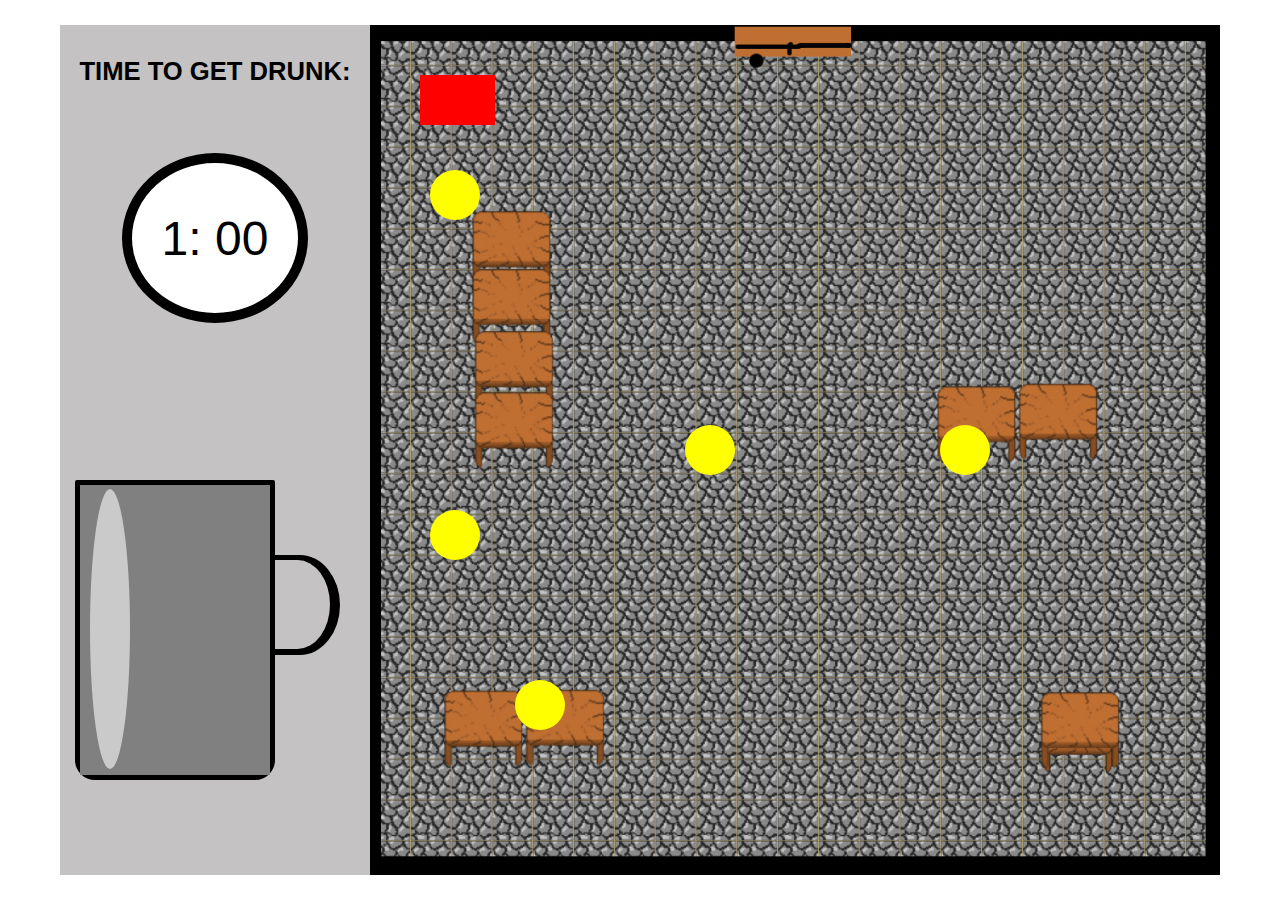
==== game/index.html @ 24937b8b "Beer indicator + make it harder" ====
<!DOCTYPE html>
<html lang="en">

<head>
    <meta charset="UTF-8">
    <meta name="viewport" content="width=device-width, initial-scale=1.0">
    <meta http-equiv="X-UA-Compatible" content="ie=edge">
    <link href="https://fonts.googleapis.com/css?family=Domine:400,700|Montserrat:400,600,500,700&amp;subset=latin-ext"
        rel="stylesheet">
    <link rel="stylesheet" href="style.css">
    <title>Brewio game</title>
</head>

<body>
    <div class="container">
        <div class="left-side">
            <p class="info">time to get drunk:</p>
            <div class="timeContainer"><span class="secs"></span></div>
            <div class="beerCont">
                <div class="beer-ear">
                </div>
                <progress max="100" value="0"></progress>
            </div>
        </div>
        <div class="board">

        </div>

        <script src="game2.js"></script>
</body>

</html>
---- game/style.css ----
* {
    box-sizing: border-box;
    margin: 0;
    padding: 0;
}

body {
    font-family: 'domine';
}


/* beer */

.beerCont{
    width: 200px;
    height: 300px;
    position: absolute;
    top: 450px;
    left: 20px;
}

.beerCont::after{
    display: block;
    border-radius: 50%;
    content: '';
    background-color: rgba(255, 255, 255, 0.582);
    width: 40px;
    height: 280px;
    position: absolute;
    top: 14px;
    left: 10px;
    z-index: 1;

}

.beer-ear{
    width: 80px;
    height: 100px;
    background-color:  black;
    border: 5px solid black;
    position: absolute;
    top: 80px;
    left: 180px;
    border-top-right-radius: 50%;
    border-bottom-right-radius: 50%;
    z-index: 1;

}
.beer-ear::before{
    display: block;
    border-top-right-radius: 50%;
    border-bottom-right-radius: 50%;
    content: '';
    background-color: rgb(196, 194, 194);
    width: 65px;
    height: 89px;
    top: 0;
    z-index: 1;
}

progress {
    background-color: #f3f3f3;
    border: 0;
    bottom: 45px;
    left: -55px;
    position: absolute;
    width: 300px;
    height: 200px;
    border-radius: 2px;
    transform: rotate(-90deg);
    z-index: 1;
    border: 5px solid black;
    border-bottom-left-radius: 20px;
    border-top-left-radius: 20px;
}

progress::-webkit-progress-value {
    border-bottom-left-radius: 20px;
    border-top-left-radius: 20px;
    background-image: linear-gradient(to right, rgb(239,208,7) 15%,rgb(239,210,21) 65%,rgb(254,252,234) 86%,rgb(254,252,234) 86%);
}

progress::-moz-progress-bar {
    border-bottom-left-radius: 20px;
    border-top-left-radius: 20px;
    background-image: linear-gradient(to right, rgb(239,208,7) 15%,rgb(239,210,21) 65%,rgb(254,252,234) 86%,rgb(254,252,234) 86%);
}

/* */

.container {
    display: flex;
    flex-direction: row;
    justify-content: center;
    align-items: center;
    width: 100%;
    height: 100vh;
}

.board{
    background-image: url(plansza.jpg);
    background-position: center;
    background-size: cover;
    height: 850px;
    background-color: black;
    width: 850px;
    position: relative;
}

.left-side{
    font-family: 'Monserrat', sans-serif;
    position: relative;
    width: 310px;
    height: 850px;
    background-color: rgb(196, 194, 194);
}

.player {
    position: absolute;
    width: 75px;
    height: 50px;
    border-radius: 0%;
    background-color: red;
    rotate: 0 deg;
}

/* CSS LICZNIKA CZASU */

.timeContainer {
    position: absolute;
    top: 15%;
    left: 20%;
    right: 20%;
    width: 60%;
    height: 20%;
    background-color: white;
    border: 10px solid black;
    border-radius: 50%;
}

.info {
    margin-top: 2rem;
    text-transform: uppercase;
    font-size: 1.6rem;
    text-align: center;
    font-weight: 700;
}

.secs {
    position: absolute;
    top: 50%;
    left: 50%;
    width: 100%;
    transform: translate(-50%, -50%);
    text-align: center;
    font-size: 3rem;
}

/* feature 23 */

.beer {
    position: absolute;
    width: 50px;
    height: 50px;
    background: yellow;
    border-radius: 50%;
}
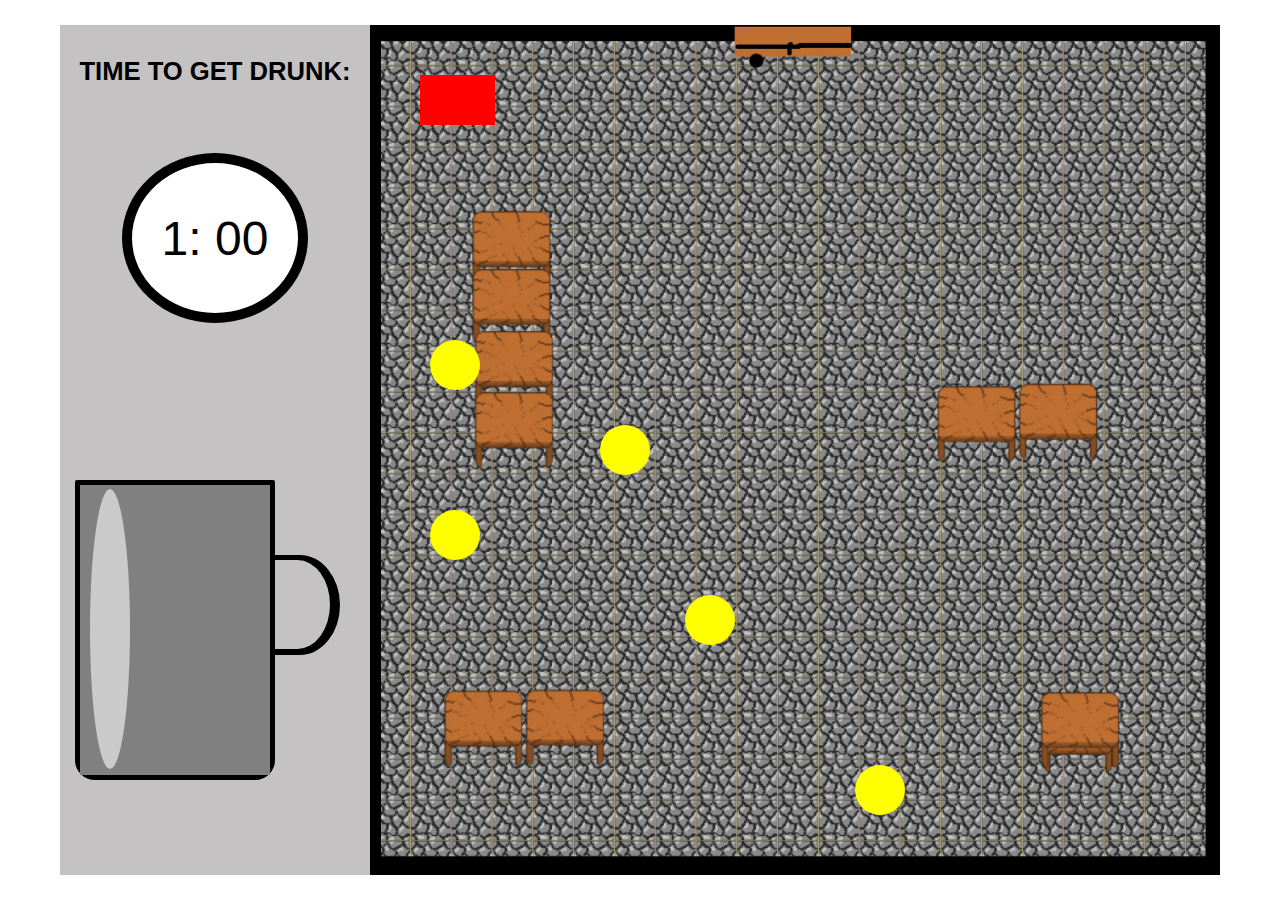
==== commit a37916d7: "few new features" ====
--- a/game/index.html
+++ b/game/index.html
@@ -5,8 +5,7 @@
     <meta charset="UTF-8">
     <meta name="viewport" content="width=device-width, initial-scale=1.0">
     <meta http-equiv="X-UA-Compatible" content="ie=edge">
-    <link href="https://fonts.googleapis.com/css?family=Domine:400,700|Montserrat:400,600,500,700&amp;subset=latin-ext"
-        rel="stylesheet">
+    <link href="https://fonts.googleapis.com/css?family=Domine:400,700|Montserrat:400,600,500,700&amp;subset=latin-ext" rel="stylesheet">
     <link rel="stylesheet" href="style.css">
     <title>Brewio game</title>
 </head>
@@ -23,10 +22,25 @@
             </div>
         </div>
         <div class="board">
-
+            <!-- POP-UP GAME OVER / EPIC WIN BELOW -->
+            <div class="popup">
+                <div class="winMsg">
+                    <span class="gz brewio">congratulations!!</span>
+                    <p class="victory">You have WON</p>
+                    <p class="thx">Thank you for playing <span class="brewio">Brewio</span> mini-game. Next info from Us will be e-mail with notification of our app release!</p>
+                    <a class="playAgain" href="#">Play again</a>
+                </div>
+                <div class="failMsg">
+                    <span class="gz brewio">Ewww, we're sorry...</span>
+                    <p class="fail">You have FAILED</p>
+                    <p class="thx">Unfortunately you did not manage to catch enough <span class="brewio">BEERS </span>on time or get to the <span class="brewio">TAXI</span></p>
+                    <a class="tryAgain" href="#">Try again</a>
+                </div>
+            </div>
         </div>
 
-        <script src="game2.js"></script>
+    </div>
+    <script src="game2.js"></script>
 </body>
 
 </html>--- a/game/style.css
+++ b/game/style.css
@@ -11,7 +11,7 @@
 
 /* beer */
 
-.beerCont{
+.beerCont {
     width: 200px;
     height: 300px;
     position: absolute;
@@ -19,7 +19,7 @@
     left: 20px;
 }
 
-.beerCont::after{
+.beerCont::after {
     display: block;
     border-radius: 50%;
     content: '';
@@ -30,13 +30,12 @@
     top: 14px;
     left: 10px;
     z-index: 1;
-
-}
-
-.beer-ear{
+}
+
+.beer-ear {
     width: 80px;
     height: 100px;
-    background-color:  black;
+    background-color: black;
     border: 5px solid black;
     position: absolute;
     top: 80px;
@@ -44,9 +43,9 @@
     border-top-right-radius: 50%;
     border-bottom-right-radius: 50%;
     z-index: 1;
-
-}
-.beer-ear::before{
+}
+
+.beer-ear::before {
     display: block;
     border-top-right-radius: 50%;
     border-bottom-right-radius: 50%;
@@ -77,14 +76,15 @@
 progress::-webkit-progress-value {
     border-bottom-left-radius: 20px;
     border-top-left-radius: 20px;
-    background-image: linear-gradient(to right, rgb(239,208,7) 15%,rgb(239,210,21) 65%,rgb(254,252,234) 86%,rgb(254,252,234) 86%);
+    background-image: linear-gradient(to right, rgb(239, 208, 7) 15%, rgb(239, 210, 21) 65%, rgb(254, 252, 234) 86%, rgb(254, 252, 234) 86%);
 }
 
 progress::-moz-progress-bar {
     border-bottom-left-radius: 20px;
     border-top-left-radius: 20px;
-    background-image: linear-gradient(to right, rgb(239,208,7) 15%,rgb(239,210,21) 65%,rgb(254,252,234) 86%,rgb(254,252,234) 86%);
-}
+    background-image: linear-gradient(to right, rgb(239, 208, 7) 15%, rgb(239, 210, 21) 65%, rgb(254, 252, 234) 86%, rgb(254, 252, 234) 86%);
+}
+
 
 /* */
 
@@ -95,9 +95,10 @@
     align-items: center;
     width: 100%;
     height: 100vh;
-}
-
-.board{
+    position: relative;
+}
+
+.board {
     background-image: url(plansza.jpg);
     background-position: center;
     background-size: cover;
@@ -107,7 +108,7 @@
     position: relative;
 }
 
-.left-side{
+.left-side {
     font-family: 'Monserrat', sans-serif;
     position: relative;
     width: 310px;
@@ -123,6 +124,7 @@
     background-color: red;
     rotate: 0 deg;
 }
+
 
 /* CSS LICZNIKA CZASU */
 
@@ -156,6 +158,108 @@
     font-size: 3rem;
 }
 
+
+/* css pop-up'ów game over i epic win */
+
+.popup {
+    display: none;
+    justify-content: center;
+    position: absolute;
+    top: 50%;
+    left: 50%;
+    transform: translate(-50%, -50%);
+    width: 80%;
+    height: 60%;
+    font-family: 'montserrat';
+    font-weight: bold;
+    text-align: center;
+    border: solid 5px #cdaf82;
+    background-color: white;
+    z-index: 1;
+}
+
+.winMsg {
+    display: none;
+}
+
+.failMsg {
+    display: none;
+}
+
+.gz {
+    display: block;
+    margin-top: 50px;
+    font-size: 2.5rem;
+    text-shadow: 1px 2px 5px black;
+    text-transform: uppercase;
+}
+
+.victory {
+    font-size: 3rem;
+    color: rgb(27, 187, 27);
+    margin-top: 10px;
+    font-weight: bold;
+    text-shadow: 1px 2px 5px black;
+}
+
+.brewio {
+    color: #cdaf82;
+}
+
+.thx {
+    margin: 30px 30px 0 30px;
+    font-size: 1.5rem;
+}
+
+.playAgain {
+    display: block;
+    font-size: 1.3rem;
+    border: 2px solid black;
+    margin: 30px auto;
+    border-radius: 10px;
+    width: 200px;
+    padding-top: 15px;
+    padding-bottom: 15px;
+    text-decoration: none;
+    text-align: center;
+    transition: background-color 0.5s;
+    color: black;
+}
+
+.playAgain:hover {
+    background-color: #cdaf82;
+    color: black;
+}
+
+.fail {
+    font-size: 3rem;
+    color: rgb(216, 29, 29);
+    margin-top: 10px;
+    font-weight: bold;
+    text-shadow: 1px 2px 5px black;
+}
+
+.tryAgain {
+    display: block;
+    font-size: 1.3rem;
+    border: 2px solid black;
+    margin: 30px auto;
+    border-radius: 10px;
+    width: 200px;
+    padding-top: 15px;
+    padding-bottom: 15px;
+    text-decoration: none;
+    text-align: center;
+    transition: background-color 0.5s;
+    color: black;
+}
+
+.tryAgain:hover {
+    background-color: #cdaf82;
+    color: black;
+}
+
+
 /* feature 23 */
 
 .beer {
@@ -164,4 +268,19 @@
     height: 50px;
     background: yellow;
     border-radius: 50%;
+}
+
+.drinking-msg {
+    text-align: center;
+    position: fixed;
+    top: 50%;
+    left: 60%;
+    transform: translate(-50%, -60%);
+    font-size: 25px;
+}
+
+.drinking-msg>h1 {
+    font-size: 55px;
+    font-family: 'Monserrat', sans-serif;
+    color: white;
 }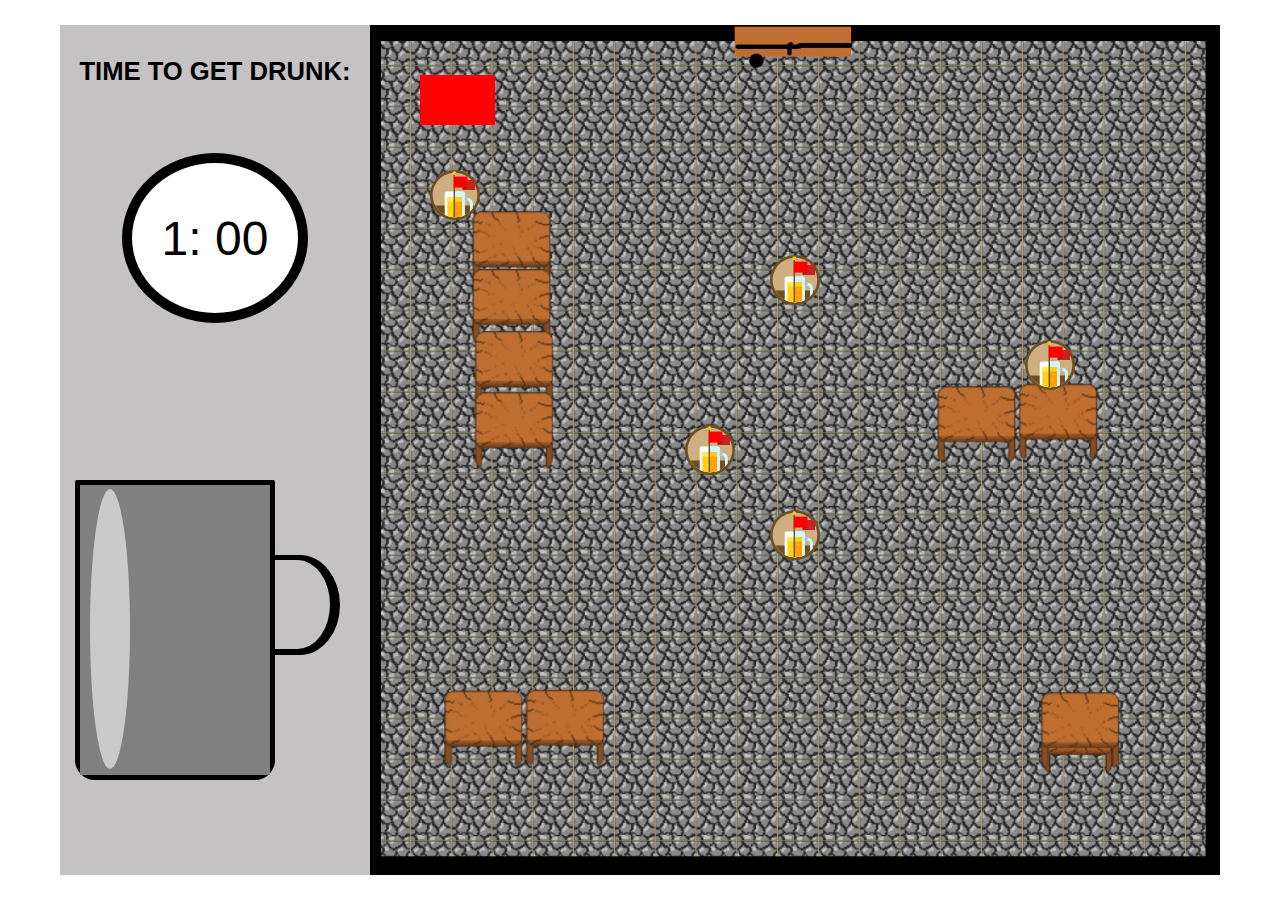
==== commit d975aed4: "merge" ====
--- a/game/index.html
+++ b/game/index.html
@@ -5,7 +5,8 @@
     <meta charset="UTF-8">
     <meta name="viewport" content="width=device-width, initial-scale=1.0">
     <meta http-equiv="X-UA-Compatible" content="ie=edge">
-    <link href="https://fonts.googleapis.com/css?family=Domine:400,700|Montserrat:400,600,500,700&amp;subset=latin-ext" rel="stylesheet">
+    <link href="https://fonts.googleapis.com/css?family=Domine:400,700|Montserrat:400,600,500,700&amp;subset=latin-ext"
+        rel="stylesheet">
     <link rel="stylesheet" href="style.css">
     <title>Brewio game</title>
 </head>
@@ -27,13 +28,17 @@
                 <div class="winMsg">
                     <span class="gz brewio">congratulations!!</span>
                     <p class="victory">You have WON</p>
-                    <p class="thx">Thank you for playing <span class="brewio">Brewio</span> mini-game. Next info from Us will be e-mail with notification of our app release!</p>
+                    <p class="thx">Thank you for playing <span class="brewio">Brewio</span> mini-game. Next info from
+                        Us will be e-mail with
+                        notification of
+                        our app release!</p>
                     <a class="playAgain" href="#">Play again</a>
                 </div>
                 <div class="failMsg">
                     <span class="gz brewio">Ewww, we're sorry...</span>
                     <p class="fail">You have FAILED</p>
-                    <p class="thx">Unfortunately you did not manage to catch enough <span class="brewio">BEERS </span>on time or get to the <span class="brewio">TAXI</span></p>
+                    <p class="thx">Unfortunately you did not manage to catch enough <span class="brewio">BEERS </span>on
+                        time or get to the <span class="brewio">TAXI</span></p>
                     <a class="tryAgain" href="#">Try again</a>
                 </div>
             </div>
--- a/game/style.css
+++ b/game/style.css
@@ -7,7 +7,6 @@
 body {
     font-family: 'domine';
 }
-
 
 /* beer */
 
@@ -85,7 +84,6 @@
     background-image: linear-gradient(to right, rgb(239, 208, 7) 15%, rgb(239, 210, 21) 65%, rgb(254, 252, 234) 86%, rgb(254, 252, 234) 86%);
 }
 
-
 /* */
 
 .container {
@@ -95,7 +93,6 @@
     align-items: center;
     width: 100%;
     height: 100vh;
-    position: relative;
 }
 
 .board {
@@ -108,7 +105,7 @@
     position: relative;
 }
 
-.left-side {
+.left-side{
     font-family: 'Monserrat', sans-serif;
     position: relative;
     width: 310px;
@@ -124,7 +121,6 @@
     background-color: red;
     rotate: 0 deg;
 }
-
 
 /* CSS LICZNIKA CZASU */
 
@@ -158,7 +154,6 @@
     font-size: 3rem;
 }
 
-
 /* css pop-up'ów game over i epic win */
 
 .popup {
@@ -259,28 +254,14 @@
     color: black;
 }
 
-
 /* feature 23 */
 
 .beer {
     position: absolute;
     width: 50px;
     height: 50px;
-    background: yellow;
+    background-color: yellow;
+    background: #6c5021 url("../img/brewio.svg") no-repeat center/contain;
     border-radius: 50%;
-}
-
-.drinking-msg {
-    text-align: center;
-    position: fixed;
-    top: 50%;
-    left: 60%;
-    transform: translate(-50%, -60%);
-    font-size: 25px;
-}
-
-.drinking-msg>h1 {
-    font-size: 55px;
-    font-family: 'Monserrat', sans-serif;
-    color: white;
+    /* cdaf82 */
 }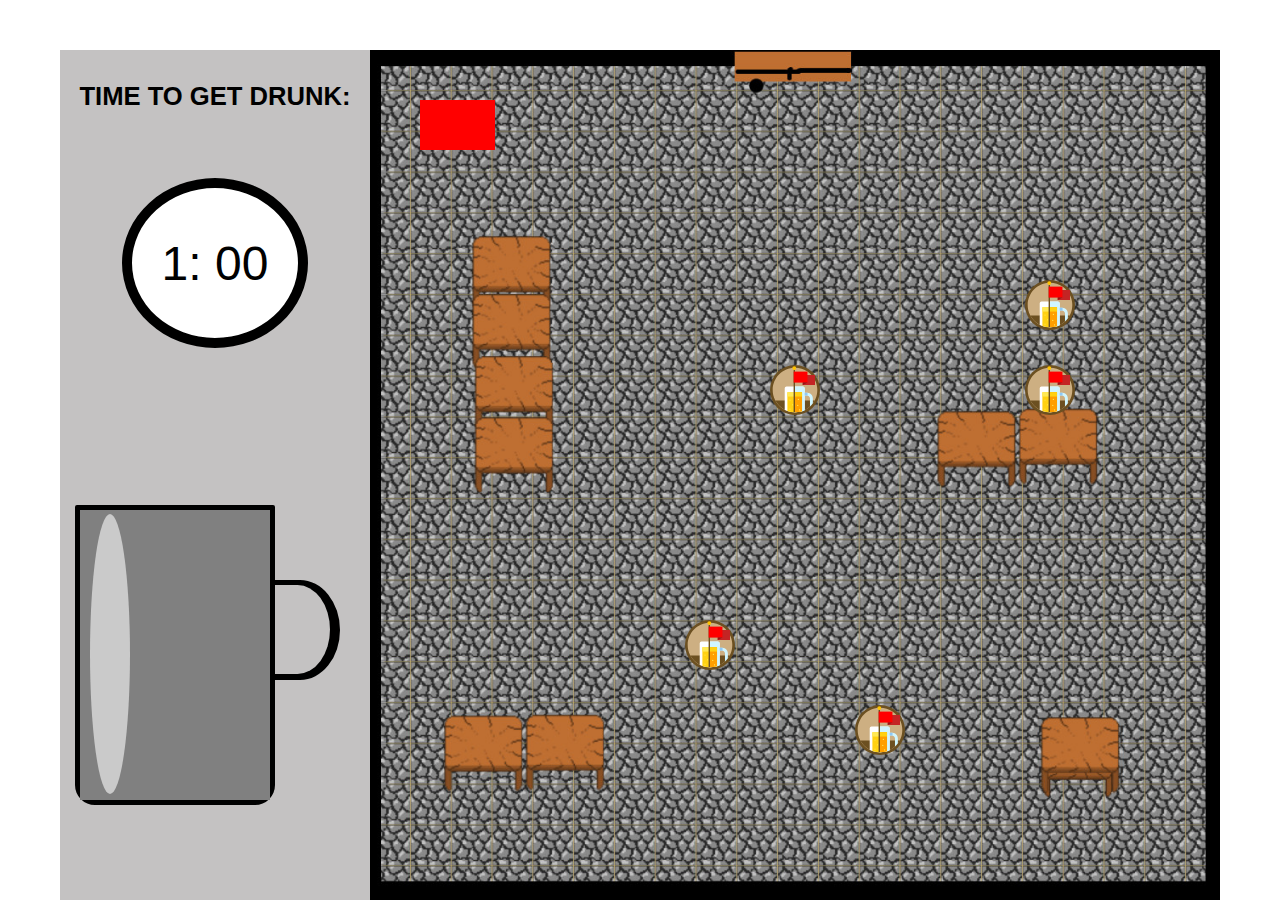
==== commit e42761a5: "wip shake" ====
--- a/game/index.html
+++ b/game/index.html
@@ -5,13 +5,15 @@
     <meta charset="UTF-8">
     <meta name="viewport" content="width=device-width, initial-scale=1.0">
     <meta http-equiv="X-UA-Compatible" content="ie=edge">
-    <link href="https://fonts.googleapis.com/css?family=Domine:400,700|Montserrat:400,600,500,700&amp;subset=latin-ext"
-        rel="stylesheet">
+    <link href="https://fonts.googleapis.com/css?family=Domine:400,700|Montserrat:400,600,500,700&amp;subset=latin-ext" rel="stylesheet">
     <link rel="stylesheet" href="style.css">
     <title>Brewio game</title>
 </head>
 
 <body>
+    <div class="taxi-board">
+
+    </div>
     <div class="container">
         <div class="left-side">
             <p class="info">time to get drunk:</p>
@@ -28,17 +30,13 @@
                 <div class="winMsg">
                     <span class="gz brewio">congratulations!!</span>
                     <p class="victory">You have WON</p>
-                    <p class="thx">Thank you for playing <span class="brewio">Brewio</span> mini-game. Next info from
-                        Us will be e-mail with
-                        notification of
-                        our app release!</p>
+                    <p class="thx">Thank you for playing <span class="brewio">Brewio</span> mini-game. Next info from Us will be e-mail with notification of our app release!</p>
                     <a class="playAgain" href="#">Play again</a>
                 </div>
                 <div class="failMsg">
                     <span class="gz brewio">Ewww, we're sorry...</span>
                     <p class="fail">You have FAILED</p>
-                    <p class="thx">Unfortunately you did not manage to catch enough <span class="brewio">BEERS </span>on
-                        time or get to the <span class="brewio">TAXI</span></p>
+                    <p class="thx">Unfortunately you did not manage to catch enough <span class="brewio">BEERS </span>on time or get to the <span class="brewio">TAXI</span></p>
                     <a class="tryAgain" href="#">Try again</a>
                 </div>
             </div>
--- a/game/style.css
+++ b/game/style.css
@@ -86,13 +86,28 @@
 
 /* */
 
+.taxi-board {
+    position: relative;
+    height: 50px;
+}
+
+.taxi {
+    position: absolute;
+    top: 0;
+    left: 0;
+    width: 200px;
+    height: 50px;
+    background-color: red;
+}
+
 .container {
     display: flex;
     flex-direction: row;
     justify-content: center;
     align-items: center;
     width: 100%;
-    height: 100vh;
+    /* height: 100vh; */
+    position: relative;
 }
 
 .board {
@@ -103,9 +118,10 @@
     background-color: black;
     width: 850px;
     position: relative;
-}
-
-.left-side{
+    animation: shake 2s infinite linear;
+}
+
+.left-side {
     font-family: 'Monserrat', sans-serif;
     position: relative;
     width: 310px;
@@ -264,4 +280,36 @@
     background: #6c5021 url("../img/brewio.svg") no-repeat center/contain;
     border-radius: 50%;
     /* cdaf82 */
+}
+
+/*  board shake */
+
+@keyframes shake {
+    10%, 90% {
+        transform: translate(-4px, -2px), ;
+    }
+    20%, 80% {
+        transform: translate(1px, -2px);
+    }
+    30%, 50%, 70% {
+        transform: translate(3px, -2px);
+    }
+    40%, 60% {
+        transform: translate(-2px, 4px);
+    }
+}
+
+.drinking-msg {
+    text-align: center;
+    position: fixed;
+    top: 50%;
+    left: 60%;
+    transform: translate(-50%, -60%);
+    font-size: 25px;
+}
+
+.drinking-msg>h1 {
+    font-size: 55px;
+    font-family: 'Monserrat', sans-serif;
+    color: white;
 }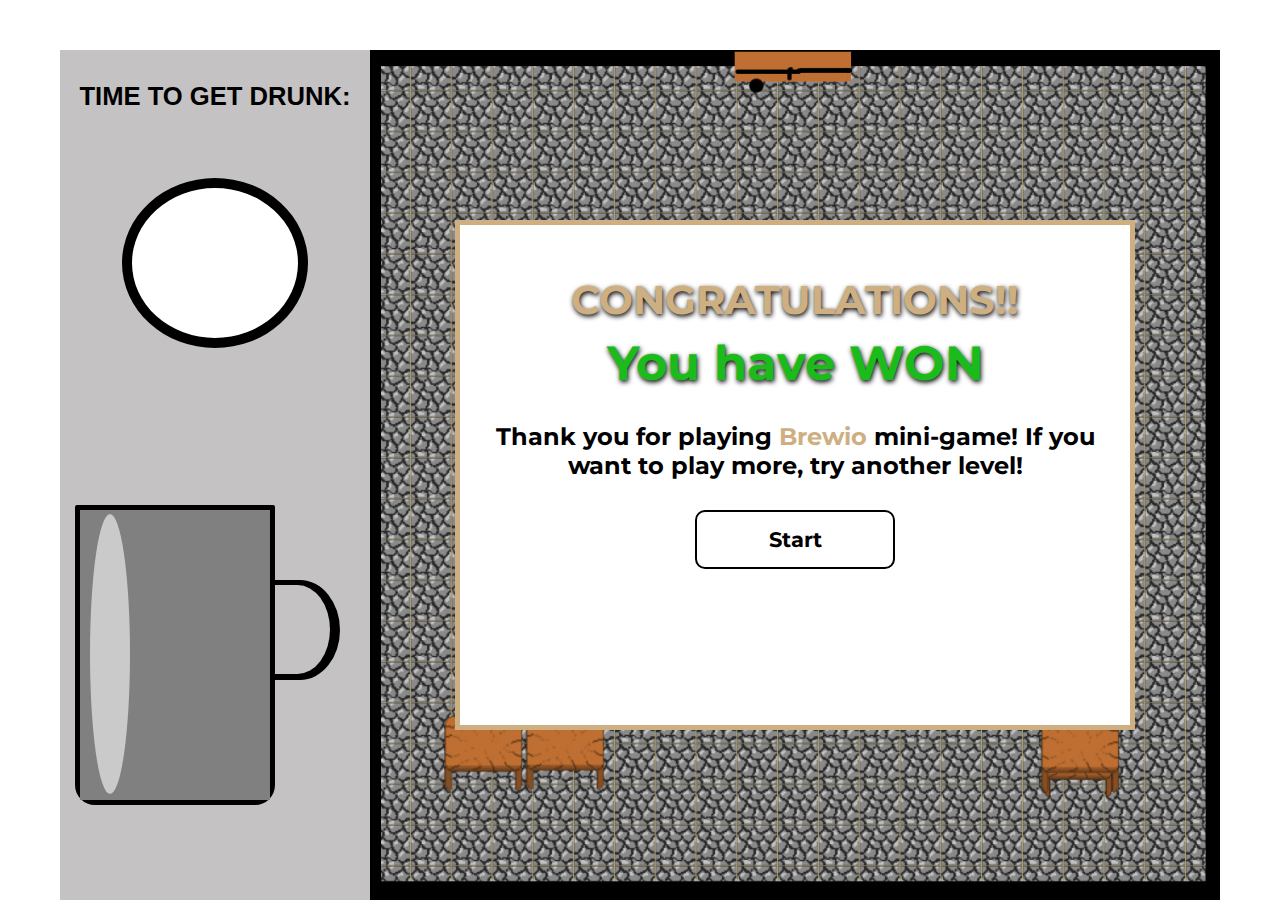
==== commit 8f4010bd: "popups" ====
--- a/game/index.html
+++ b/game/index.html
@@ -5,7 +5,8 @@
     <meta charset="UTF-8">
     <meta name="viewport" content="width=device-width, initial-scale=1.0">
     <meta http-equiv="X-UA-Compatible" content="ie=edge">
-    <link href="https://fonts.googleapis.com/css?family=Domine:400,700|Montserrat:400,600,500,700&amp;subset=latin-ext" rel="stylesheet">
+    <link href="https://fonts.googleapis.com/css?family=Domine:400,700|Montserrat:400,600,500,700&amp;subset=latin-ext"
+        rel="stylesheet">
     <link rel="stylesheet" href="style.css">
     <title>Brewio game</title>
 </head>
@@ -24,23 +25,35 @@
                 <progress max="100" value="0"></progress>
             </div>
         </div>
-        <div class="board">
-            <!-- POP-UP GAME OVER / EPIC WIN BELOW -->
+        <div class="board-wrapper">
+            <div class="board">
+
+            </div><!-- POP-UP GAME OVER / EPIC WIN BELOW -->
             <div class="popup">
+                <div class="startMsg">
+                    <span class="gz brewio">congratulations!!</span>
+                    <p class="victory">You have WON</p>
+                    <p class="thx">Thank you for playing <span class="brewio">Brewio</span> mini-game! If you want to
+                        play more, try another level!</p>
+                    <a id="start-game">Start</a>
+                </div>
                 <div class="winMsg">
                     <span class="gz brewio">congratulations!!</span>
                     <p class="victory">You have WON</p>
-                    <p class="thx">Thank you for playing <span class="brewio">Brewio</span> mini-game. Next info from Us will be e-mail with notification of our app release!</p>
-                    <a class="playAgain" href="#">Play again</a>
+                    <p class="thx">Thank you for playing <span class="brewio">Brewio</span> mini-game! If you want to
+                        play more, try another level!</p>
+                    <a class="playAgain" id="next-level" href="#">Next level</a>
                 </div>
                 <div class="failMsg">
                     <span class="gz brewio">Ewww, we're sorry...</span>
                     <p class="fail">You have FAILED</p>
-                    <p class="thx">Unfortunately you did not manage to catch enough <span class="brewio">BEERS </span>on time or get to the <span class="brewio">TAXI</span></p>
-                    <a class="tryAgain" href="#">Try again</a>
+                    <p class="thx">Unfortunately you did not manage to catch enough <span class="brewio">BEERS </span>on
+                        time or get to the <span class="brewio">TAXI</span></p>
+                    <a class="tryAgain">Try again</a>
                 </div>
             </div>
         </div>
+
 
     </div>
     <script src="game2.js"></script>
--- a/game/style.css
+++ b/game/style.css
@@ -7,6 +7,7 @@
 body {
     font-family: 'domine';
 }
+
 
 /* beer */
 
@@ -84,14 +85,15 @@
     background-image: linear-gradient(to right, rgb(239, 208, 7) 15%, rgb(239, 210, 21) 65%, rgb(254, 252, 234) 86%, rgb(254, 252, 234) 86%);
 }
 
+
 /* */
 
-.taxi-board {
+.taxi-board{
     position: relative;
     height: 50px;
 }
 
-.taxi {
+.taxi{
     position: absolute;
     top: 0;
     left: 0;
@@ -106,7 +108,11 @@
     justify-content: center;
     align-items: center;
     width: 100%;
-    /* height: 100vh; */
+    position: relative;
+}
+
+.board-wrapper {
+    width: 850px;
     position: relative;
 }
 
@@ -116,9 +122,8 @@
     background-size: cover;
     height: 850px;
     background-color: black;
-    width: 850px;
-    position: relative;
-    animation: shake 2s infinite linear;
+   
+    position: relative;
 }
 
 .left-side {
@@ -137,6 +142,7 @@
     background-color: red;
     rotate: 0 deg;
 }
+
 
 /* CSS LICZNIKA CZASU */
 
@@ -170,10 +176,11 @@
     font-size: 3rem;
 }
 
+
 /* css pop-up'ów game over i epic win */
 
 .popup {
-    display: none;
+    display: block;
     justify-content: center;
     position: absolute;
     top: 50%;
@@ -189,6 +196,10 @@
     z-index: 1;
 }
 
+.startMsg{
+     display: block;
+}
+
 .winMsg {
     display: none;
 }
@@ -222,7 +233,8 @@
     font-size: 1.5rem;
 }
 
-.playAgain {
+.playAgain,
+#start-game {
     display: block;
     font-size: 1.3rem;
     border: 2px solid black;
@@ -237,7 +249,8 @@
     color: black;
 }
 
-.playAgain:hover {
+.playAgain:hover,
+#start-game:hover {
     background-color: #cdaf82;
     color: black;
 }
@@ -270,6 +283,7 @@
     color: black;
 }
 
+
 /* feature 23 */
 
 .beer {
@@ -279,24 +293,6 @@
     background-color: yellow;
     background: #6c5021 url("../img/brewio.svg") no-repeat center/contain;
     border-radius: 50%;
-    /* cdaf82 */
-}
-
-/*  board shake */
-
-@keyframes shake {
-    10%, 90% {
-        transform: translate(-4px, -2px), ;
-    }
-    20%, 80% {
-        transform: translate(1px, -2px);
-    }
-    30%, 50%, 70% {
-        transform: translate(3px, -2px);
-    }
-    40%, 60% {
-        transform: translate(-2px, 4px);
-    }
 }
 
 .drinking-msg {
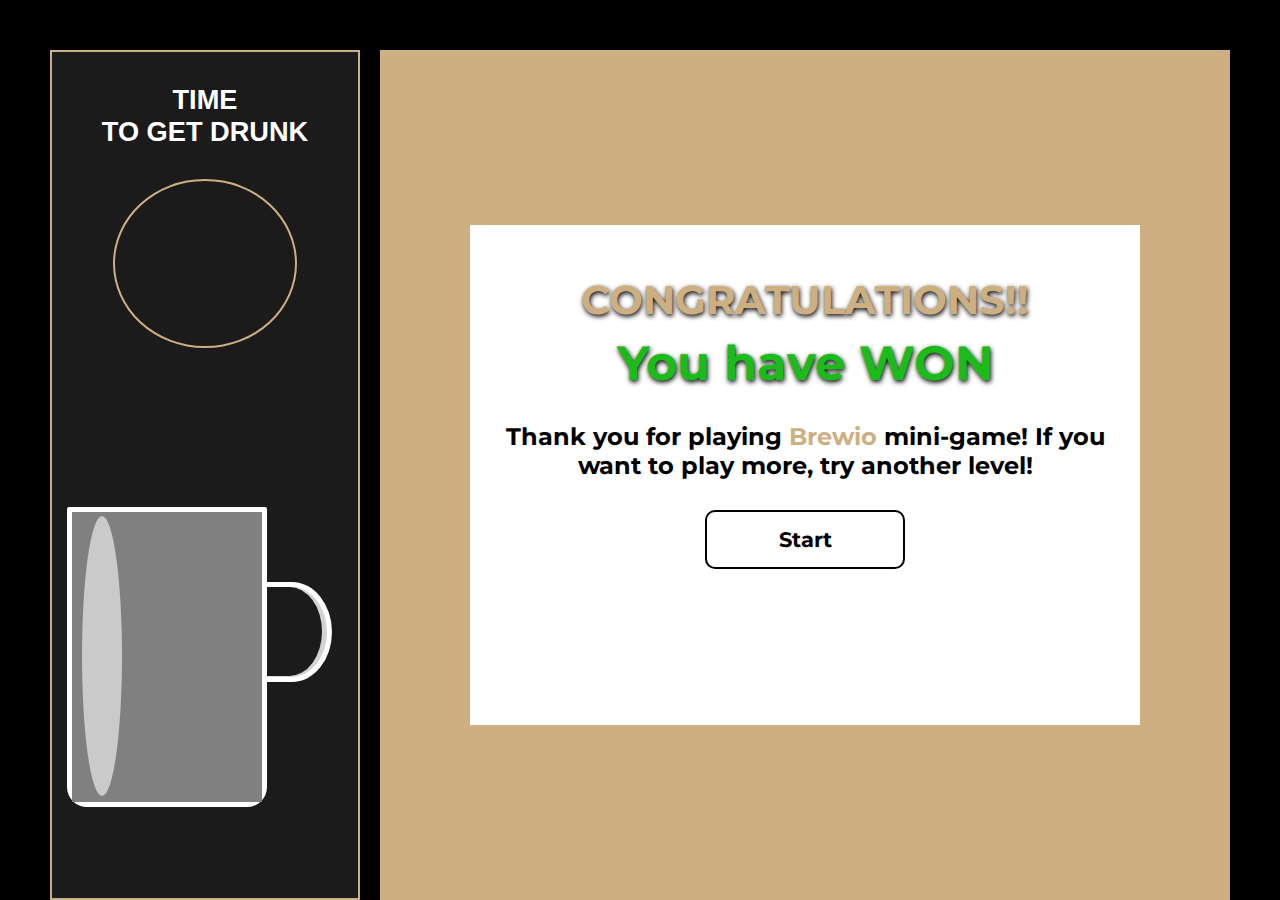
==== commit 58bdeecb: "background change" ====
--- a/game/index.html
+++ b/game/index.html
@@ -17,7 +17,7 @@
     </div>
     <div class="container">
         <div class="left-side">
-            <p class="info">time to get drunk:</p>
+            <p class="info">time<br> to get drunk</p>
             <div class="timeContainer"><span class="secs"></span></div>
             <div class="beerCont">
                 <div class="beer-ear">
--- a/game/style.css
+++ b/game/style.css
@@ -6,8 +6,8 @@
 
 body {
     font-family: 'domine';
-}
-
+    background-color: black;
+}
 
 /* beer */
 
@@ -35,8 +35,8 @@
 .beer-ear {
     width: 80px;
     height: 100px;
-    background-color: black;
-    border: 5px solid black;
+    background-color: lightgray;
+    border: 5px solid white;
     position: absolute;
     top: 80px;
     left: 180px;
@@ -50,7 +50,8 @@
     border-top-right-radius: 50%;
     border-bottom-right-radius: 50%;
     content: '';
-    background-color: rgb(196, 194, 194);
+    /* background-color: rgb(196, 194, 194); */
+    background: rgb(27, 27, 27);
     width: 65px;
     height: 89px;
     top: 0;
@@ -58,7 +59,8 @@
 }
 
 progress {
-    background-color: #f3f3f3;
+    /* background-color: #f3f3f3; */
+    background: rgb(27, 27, 27);
     border: 0;
     bottom: 45px;
     left: -55px;
@@ -68,32 +70,31 @@
     border-radius: 2px;
     transform: rotate(-90deg);
     z-index: 1;
-    border: 5px solid black;
+    border: 5px solid white;
     border-bottom-left-radius: 20px;
     border-top-left-radius: 20px;
 }
 
 progress::-webkit-progress-value {
-    border-bottom-left-radius: 20px;
-    border-top-left-radius: 20px;
+    border-bottom-left-radius: 10px;
+    border-top-left-radius: 10px;
     background-image: linear-gradient(to right, rgb(239, 208, 7) 15%, rgb(239, 210, 21) 65%, rgb(254, 252, 234) 86%, rgb(254, 252, 234) 86%);
 }
 
 progress::-moz-progress-bar {
-    border-bottom-left-radius: 20px;
-    border-top-left-radius: 20px;
+    border-bottom-left-radius: 10px;
+    border-top-left-radius: 10px;
     background-image: linear-gradient(to right, rgb(239, 208, 7) 15%, rgb(239, 210, 21) 65%, rgb(254, 252, 234) 86%, rgb(254, 252, 234) 86%);
 }
 
-
 /* */
 
-.taxi-board{
+.taxi-board {
     position: relative;
     height: 50px;
 }
 
-.taxi{
+.taxi {
     position: absolute;
     top: 0;
     left: 0;
@@ -117,13 +118,14 @@
 }
 
 .board {
-    background-image: url(plansza.jpg);
-    background-position: center;
-    background-size: cover;
+    background: url(parkiet.jpg);
+    /* background-image: url(plansza.jpg); */
+    /* background-position: center; */
+    background-size: contain;
     height: 850px;
-    background-color: black;
-   
-    position: relative;
+    background-color: #cdaf82;
+    position: relative;
+    border: 2px #cdaf82 solid
 }
 
 .left-side {
@@ -131,7 +133,10 @@
     position: relative;
     width: 310px;
     height: 850px;
-    background-color: rgb(196, 194, 194);
+    /* background-color: rgb(196, 194, 194); */
+    background: rgb(27, 27, 27);
+    margin-right: 20px;
+    border: 2px #cdaf82 solid
 }
 
 .player {
@@ -143,7 +148,6 @@
     rotate: 0 deg;
 }
 
-
 /* CSS LICZNIKA CZASU */
 
 .timeContainer {
@@ -153,20 +157,22 @@
     right: 20%;
     width: 60%;
     height: 20%;
-    background-color: white;
-    border: 10px solid black;
+    background-color: blackrgb(27, 27, 27);
+    border: 2px solid #cdaf82;
     border-radius: 50%;
 }
 
 .info {
+    color: white;
     margin-top: 2rem;
     text-transform: uppercase;
-    font-size: 1.6rem;
+    font-size: 1.7rem;
     text-align: center;
     font-weight: 700;
 }
 
 .secs {
+    color: white;
     position: absolute;
     top: 50%;
     left: 50%;
@@ -175,7 +181,6 @@
     text-align: center;
     font-size: 3rem;
 }
-
 
 /* css pop-up'ów game over i epic win */
 
@@ -196,8 +201,8 @@
     z-index: 1;
 }
 
-.startMsg{
-     display: block;
+.startMsg {
+    display: block;
 }
 
 .winMsg {
@@ -233,8 +238,7 @@
     font-size: 1.5rem;
 }
 
-.playAgain,
-#start-game {
+.playAgain, #start-game {
     display: block;
     font-size: 1.3rem;
     border: 2px solid black;
@@ -249,8 +253,7 @@
     color: black;
 }
 
-.playAgain:hover,
-#start-game:hover {
+.playAgain:hover, #start-game:hover {
     background-color: #cdaf82;
     color: black;
 }
@@ -283,7 +286,6 @@
     color: black;
 }
 
-
 /* feature 23 */
 
 .beer {
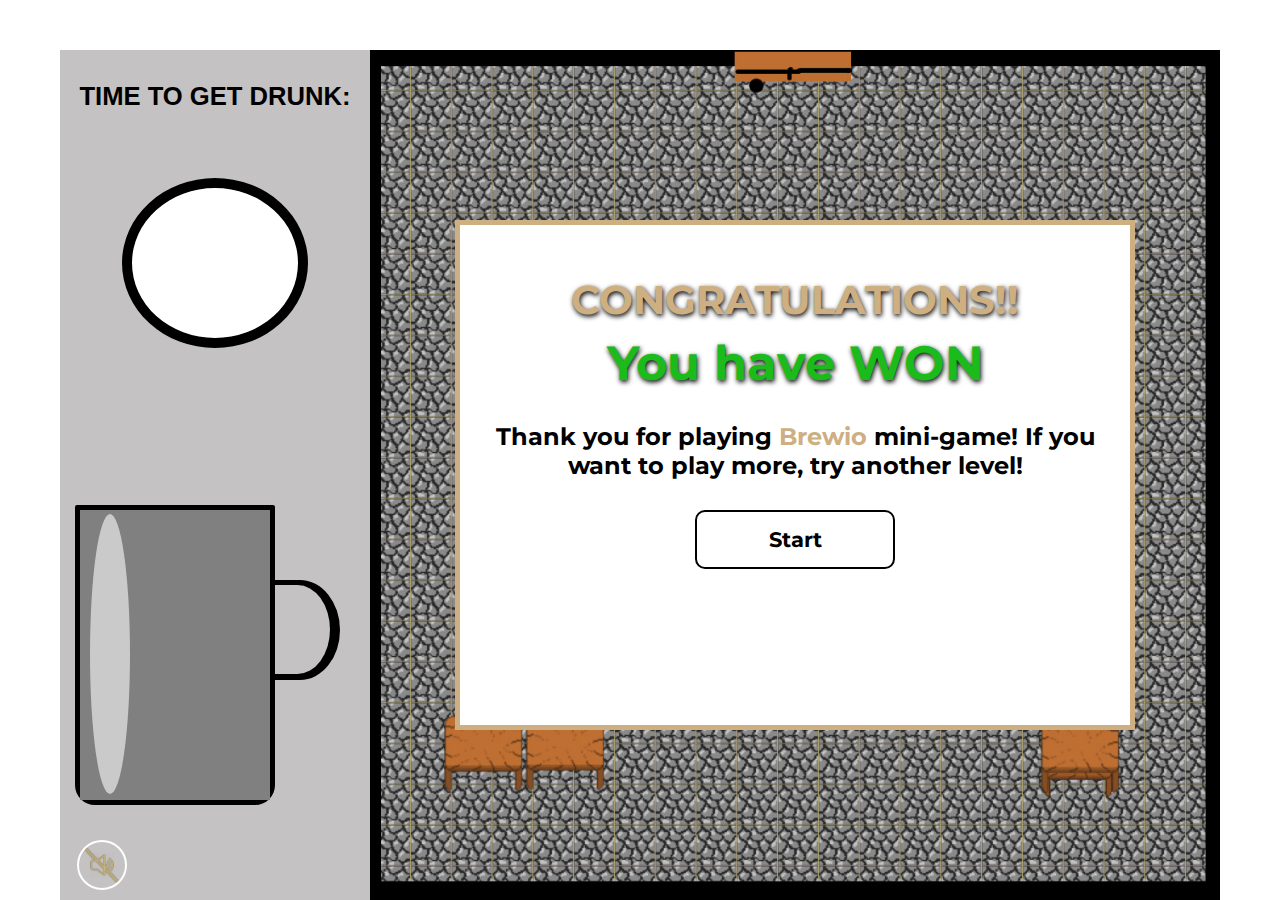
==== commit 18e1cafb: "sounds" ====
--- a/game/index.html
+++ b/game/index.html
@@ -12,18 +12,22 @@
 </head>
 
 <body>
+
+    <audio src="music/background.wav" type="audio/wav" loop></audio>
+    <audio id="beer-up" src="music/beerup.mp3" type="audio/mp3"></audio>
     <div class="taxi-board">
 
     </div>
     <div class="container">
         <div class="left-side">
-            <p class="info">time<br> to get drunk</p>
+            <p class="info">time to get drunk:</p>
             <div class="timeContainer"><span class="secs"></span></div>
             <div class="beerCont">
                 <div class="beer-ear">
                 </div>
                 <progress max="100" value="0"></progress>
             </div>
+            <div class="audio-stop"></div>
         </div>
         <div class="board-wrapper">
             <div class="board">
--- a/game/style.css
+++ b/game/style.css
@@ -6,7 +6,19 @@
 
 body {
     font-family: 'domine';
-    background-color: black;
+}
+
+.audio-stop{
+    width: 50px;
+    height: 50px;
+    position: absolute;
+    bottom: 10px;
+    left: 17px;
+    background-image: url(icon.png);
+    border-radius: 50%;
+    border: 2px solid white;
+    background-position: center;
+    background-size: cover;
 }
 
 /* beer */
@@ -35,8 +47,8 @@
 .beer-ear {
     width: 80px;
     height: 100px;
-    background-color: lightgray;
-    border: 5px solid white;
+    background-color: black;
+    border: 5px solid black;
     position: absolute;
     top: 80px;
     left: 180px;
@@ -50,8 +62,7 @@
     border-top-right-radius: 50%;
     border-bottom-right-radius: 50%;
     content: '';
-    /* background-color: rgb(196, 194, 194); */
-    background: rgb(27, 27, 27);
+    background-color: rgb(196, 194, 194);
     width: 65px;
     height: 89px;
     top: 0;
@@ -59,8 +70,7 @@
 }
 
 progress {
-    /* background-color: #f3f3f3; */
-    background: rgb(27, 27, 27);
+    background-color: #f3f3f3;
     border: 0;
     bottom: 45px;
     left: -55px;
@@ -70,37 +80,40 @@
     border-radius: 2px;
     transform: rotate(-90deg);
     z-index: 1;
-    border: 5px solid white;
+    border: 5px solid black;
     border-bottom-left-radius: 20px;
     border-top-left-radius: 20px;
 }
 
 progress::-webkit-progress-value {
-    border-bottom-left-radius: 10px;
-    border-top-left-radius: 10px;
+    border-bottom-left-radius: 20px;
+    border-top-left-radius: 20px;
     background-image: linear-gradient(to right, rgb(239, 208, 7) 15%, rgb(239, 210, 21) 65%, rgb(254, 252, 234) 86%, rgb(254, 252, 234) 86%);
 }
 
 progress::-moz-progress-bar {
-    border-bottom-left-radius: 10px;
-    border-top-left-radius: 10px;
+    border-bottom-left-radius: 20px;
+    border-top-left-radius: 20px;
     background-image: linear-gradient(to right, rgb(239, 208, 7) 15%, rgb(239, 210, 21) 65%, rgb(254, 252, 234) 86%, rgb(254, 252, 234) 86%);
 }
 
+
 /* */
 
-.taxi-board {
-    position: relative;
-    height: 50px;
-}
-
-.taxi {
+.taxi-board{
+    position: relative;
+    height: 50px;
+}
+
+.taxi{
+    background-image: url(taxi.png);
+    background-position: center;
+    background-size: cover;
     position: absolute;
     top: 0;
     left: 0;
     width: 200px;
     height: 50px;
-    background-color: red;
 }
 
 .container {
@@ -118,14 +131,13 @@
 }
 
 .board {
-    background: url(parkiet.jpg);
-    /* background-image: url(plansza.jpg); */
-    /* background-position: center; */
-    background-size: contain;
+    background-image: url(plansza.jpg);
+    background-position: center;
+    background-size: cover;
     height: 850px;
-    background-color: #cdaf82;
-    position: relative;
-    border: 2px #cdaf82 solid
+    background-color: black;
+   
+    position: relative;
 }
 
 .left-side {
@@ -133,10 +145,7 @@
     position: relative;
     width: 310px;
     height: 850px;
-    /* background-color: rgb(196, 194, 194); */
-    background: rgb(27, 27, 27);
-    margin-right: 20px;
-    border: 2px #cdaf82 solid
+    background-color: rgb(196, 194, 194);
 }
 
 .player {
@@ -147,6 +156,7 @@
     background-color: red;
     rotate: 0 deg;
 }
+
 
 /* CSS LICZNIKA CZASU */
 
@@ -157,22 +167,20 @@
     right: 20%;
     width: 60%;
     height: 20%;
-    background-color: blackrgb(27, 27, 27);
-    border: 2px solid #cdaf82;
+    background-color: white;
+    border: 10px solid black;
     border-radius: 50%;
 }
 
 .info {
-    color: white;
     margin-top: 2rem;
     text-transform: uppercase;
-    font-size: 1.7rem;
+    font-size: 1.6rem;
     text-align: center;
     font-weight: 700;
 }
 
 .secs {
-    color: white;
     position: absolute;
     top: 50%;
     left: 50%;
@@ -181,6 +189,7 @@
     text-align: center;
     font-size: 3rem;
 }
+
 
 /* css pop-up'ów game over i epic win */
 
@@ -201,8 +210,8 @@
     z-index: 1;
 }
 
-.startMsg {
-    display: block;
+.startMsg{
+     display: block;
 }
 
 .winMsg {
@@ -238,7 +247,8 @@
     font-size: 1.5rem;
 }
 
-.playAgain, #start-game {
+.playAgain,
+#start-game {
     display: block;
     font-size: 1.3rem;
     border: 2px solid black;
@@ -253,7 +263,8 @@
     color: black;
 }
 
-.playAgain:hover, #start-game:hover {
+.playAgain:hover,
+#start-game:hover {
     background-color: #cdaf82;
     color: black;
 }
@@ -286,6 +297,7 @@
     color: black;
 }
 
+
 /* feature 23 */
 
 .beer {
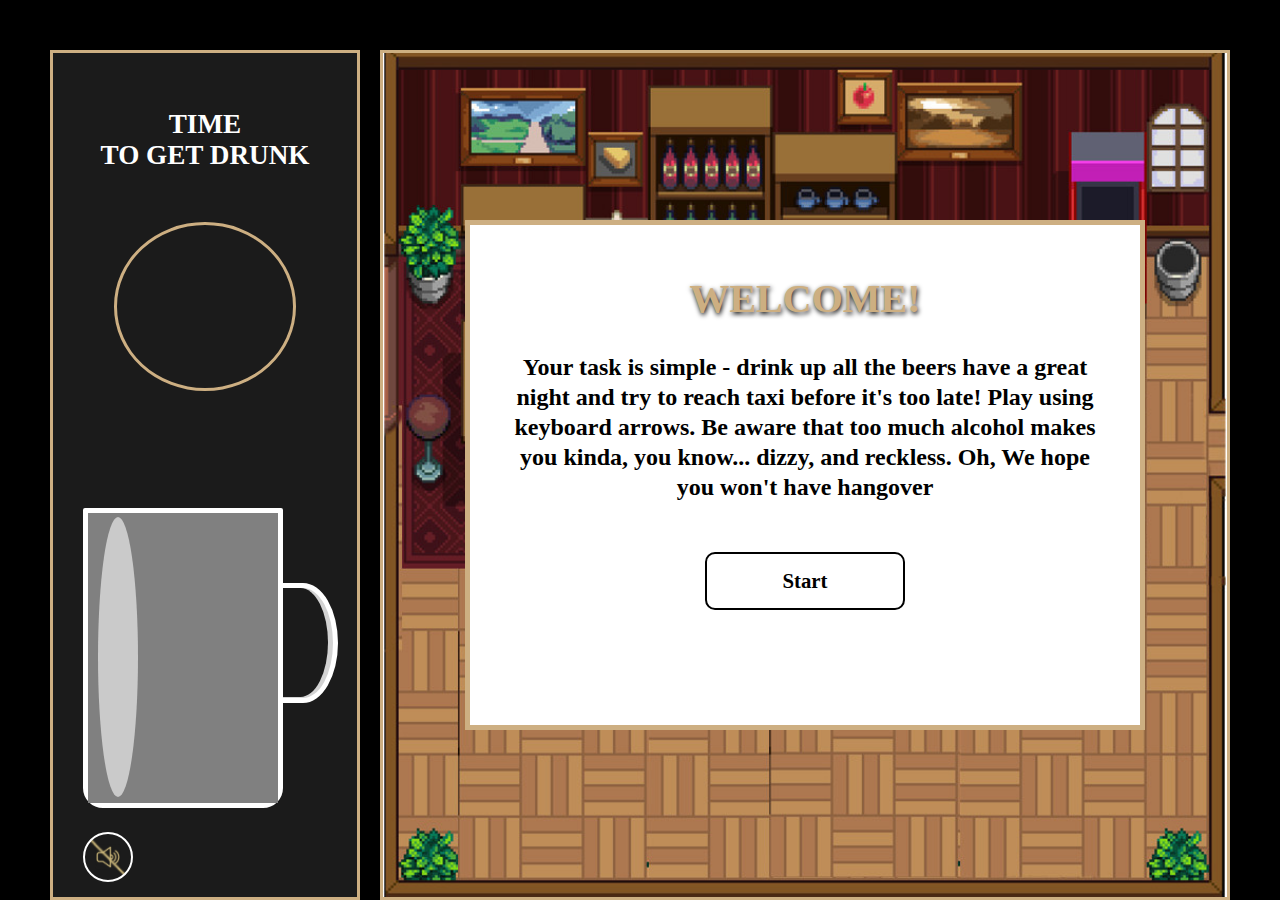
==== commit 0ff8518d: "Merge pull request #50 from infoshareacademy/hotfix/1" ====
--- a/game/index.html
+++ b/game/index.html
@@ -5,8 +5,7 @@
     <meta charset="UTF-8">
     <meta name="viewport" content="width=device-width, initial-scale=1.0">
     <meta http-equiv="X-UA-Compatible" content="ie=edge">
-    <link href="https://fonts.googleapis.com/css?family=Domine:400,700|Montserrat:400,600,500,700&amp;subset=latin-ext"
-        rel="stylesheet">
+    <link href="https://fonts.googleapis.com/css?family=Domine:400,700|Montserrat:400,600,500,700&amp;subset=latin-ext" rel="stylesheet">
     <link rel="stylesheet" href="style.css">
     <title>Brewio game</title>
 </head>
@@ -15,12 +14,12 @@
 
     <audio src="music/background.wav" type="audio/wav" loop></audio>
     <audio id="beer-up" src="music/beerup.mp3" type="audio/mp3"></audio>
-    <div class="taxi-board">
+    <audio id="taxi-drive" src="music/car.mp3" type="audio/mp3"></audio>
+    <audio id="taxi-honk" src="music/horn.mp3" type="audio/mp3"></audio>
 
-    </div>
     <div class="container">
         <div class="left-side">
-            <p class="info">time to get drunk:</p>
+            <p class="info">time<br> to get drunk</p>
             <div class="timeContainer"><span class="secs"></span></div>
             <div class="beerCont">
                 <div class="beer-ear">
@@ -32,35 +31,38 @@
         <div class="board-wrapper">
             <div class="board">
 
-            </div><!-- POP-UP GAME OVER / EPIC WIN BELOW -->
+            </div>
+            <!-- POP-UP GAME OVER / EPIC WIN BELOW -->
             <div class="popup">
                 <div class="startMsg">
-                    <span class="gz brewio">congratulations!!</span>
-                    <p class="victory">You have WON</p>
-                    <p class="thx">Thank you for playing <span class="brewio">Brewio</span> mini-game! If you want to
-                        play more, try another level!</p>
+                    <span class="gz brewio">WELCOME!</span>
+                    <!-- <p class="victory">HERE IS OUR LITTLE SURPRISE</p> -->
+                    <p class="instructions">Your task is simple - drink up all the beers have a great night and try to reach taxi before it's too late! Play using keyboard arrows. Be aware that too much alcohol makes you kinda, you know... dizzy, and reckless. Oh, We hope you
+                        won't have hangover</p>
                     <a id="start-game">Start</a>
                 </div>
                 <div class="winMsg">
                     <span class="gz brewio">congratulations!!</span>
                     <p class="victory">You have WON</p>
-                    <p class="thx">Thank you for playing <span class="brewio">Brewio</span> mini-game! If you want to
-                        play more, try another level!</p>
+                    <p class="thx">Thank you for playing <span class="brewio">Brewio</span> mini-game! If you want to play more, try another level!</p>
                     <a class="playAgain" id="next-level" href="#">Next level</a>
                 </div>
                 <div class="failMsg">
                     <span class="gz brewio">Ewww, we're sorry...</span>
                     <p class="fail">You have FAILED</p>
-                    <p class="thx">Unfortunately you did not manage to catch enough <span class="brewio">BEERS </span>on
-                        time or get to the <span class="brewio">TAXI</span></p>
+                    <p class="thx">Unfortunately you did not manage to catch enough <span class="brewio">BEERS </span>on time or get to the <span class="brewio">TAXI</span></p>
                     <a class="tryAgain">Try again</a>
                 </div>
             </div>
         </div>
 
+        <div class="taxi-board">
+            <!-- <div class="taxi"></div>
 
-    </div>
-    <script src="game2.js"></script>
+        </div> -->
+        </div>
+
+        <script src="game2.js"></script>
 </body>
 
 </html>--- a/game/style.css
+++ b/game/style.css
@@ -4,16 +4,22 @@
     padding: 0;
 }
 
+@font-face {
+    font-family: "Pixel";
+    src: url(INVASION2000.TTF) format("truetype");
+}
+
 body {
-    font-family: 'domine';
-}
-
-.audio-stop{
+    font-family: 'Pixel';
+    background-color: black;
+}
+
+.audio-stop {
     width: 50px;
     height: 50px;
     position: absolute;
-    bottom: 10px;
-    left: 17px;
+    bottom: 15px;
+    left: 30px;
     background-image: url(icon.png);
     border-radius: 50%;
     border: 2px solid white;
@@ -28,7 +34,7 @@
     height: 300px;
     position: absolute;
     top: 450px;
-    left: 20px;
+    left: 35px;
 }
 
 .beerCont::after {
@@ -45,10 +51,10 @@
 }
 
 .beer-ear {
-    width: 80px;
-    height: 100px;
-    background-color: black;
-    border: 5px solid black;
+    width: 70px;
+    height: 120px;
+    background-color: lightgray;
+    border: 5px solid white;
     position: absolute;
     top: 80px;
     left: 180px;
@@ -62,15 +68,17 @@
     border-top-right-radius: 50%;
     border-bottom-right-radius: 50%;
     content: '';
-    background-color: rgb(196, 194, 194);
-    width: 65px;
-    height: 89px;
+    /* background-color: rgb(196, 194, 194); */
+    background: rgb(27, 27, 27);
+    width: 55px;
+    height: 109px;
     top: 0;
     z-index: 1;
 }
 
 progress {
-    background-color: #f3f3f3;
+    /* background-color: #f3f3f3; */
+    background: rgb(27, 27, 27);
     border: 0;
     bottom: 45px;
     left: -55px;
@@ -80,49 +88,48 @@
     border-radius: 2px;
     transform: rotate(-90deg);
     z-index: 1;
-    border: 5px solid black;
+    border: 5px solid white;
     border-bottom-left-radius: 20px;
     border-top-left-radius: 20px;
 }
 
 progress::-webkit-progress-value {
-    border-bottom-left-radius: 20px;
-    border-top-left-radius: 20px;
+    border-bottom-left-radius: 10px;
+    border-top-left-radius: 10px;
     background-image: linear-gradient(to right, rgb(239, 208, 7) 15%, rgb(239, 210, 21) 65%, rgb(254, 252, 234) 86%, rgb(254, 252, 234) 86%);
 }
 
 progress::-moz-progress-bar {
-    border-bottom-left-radius: 20px;
-    border-top-left-radius: 20px;
+    border-bottom-left-radius: 10px;
+    border-top-left-radius: 10px;
     background-image: linear-gradient(to right, rgb(239, 208, 7) 15%, rgb(239, 210, 21) 65%, rgb(254, 252, 234) 86%, rgb(254, 252, 234) 86%);
 }
 
-
 /* */
 
-.taxi-board{
-    position: relative;
-    height: 50px;
-}
-
-.taxi{
+.taxi-board {
+    position: relative;
+}
+
+.taxi {
     background-image: url(taxi.png);
     background-position: center;
     background-size: cover;
     position: absolute;
-    top: 0;
-    left: 0;
-    width: 200px;
-    height: 50px;
+    bottom: -250px;
+    width: 120px;
+    height: 240px;
 }
 
 .container {
+    margin-top: 50px;
     display: flex;
     flex-direction: row;
     justify-content: center;
-    align-items: center;
+    align-items: stretch;
     width: 100%;
     position: relative;
+    overflow: hidden;
 }
 
 .board-wrapper {
@@ -131,65 +138,71 @@
 }
 
 .board {
-    background-image: url(plansza.jpg);
+    background: url(plansza.jpg);
+    /* background: url(parkiet.jpg); */
+    /* background-image: url(plansza.jpg); */
     background-position: center;
     background-size: cover;
+    background-repeat: no-repeat;
     height: 850px;
-    background-color: black;
-   
-    position: relative;
+    background-color: #cdaf82;
+    position: relative;
+    border: 3px #cdaf82 solid;
 }
 
 .left-side {
-    font-family: 'Monserrat', sans-serif;
+    font-family: 'Pixel';
     position: relative;
     width: 310px;
     height: 850px;
-    background-color: rgb(196, 194, 194);
+    /* background-color: rgb(196, 194, 194); */
+    background: rgb(27, 27, 27);
+    margin-right: 20px;
+    border: 3px #cdaf82 solid
 }
 
 .player {
     position: absolute;
-    width: 75px;
-    height: 50px;
+    width: 80px;
+    height: 80px;
     border-radius: 0%;
-    background-color: red;
+    background: url('playerHLM.png') no-repeat center;
     rotate: 0 deg;
 }
 
-
 /* CSS LICZNIKA CZASU */
 
 .timeContainer {
     position: absolute;
-    top: 15%;
+    top: 20%;
     left: 20%;
     right: 20%;
     width: 60%;
     height: 20%;
-    background-color: white;
-    border: 10px solid black;
+    background-color: blackrgb(27, 27, 27);
+    border: 3px solid #cdaf82;
     border-radius: 50%;
 }
 
 .info {
-    margin-top: 2rem;
+    color: white;
+    margin-top: 3.5rem;
     text-transform: uppercase;
-    font-size: 1.6rem;
+    font-size: 1.7rem;
     text-align: center;
     font-weight: 700;
 }
 
 .secs {
-    position: absolute;
-    top: 50%;
+    color: white;
+    position: absolute;
+    top: 44%;
     left: 50%;
     width: 100%;
-    transform: translate(-50%, -50%);
+    transform: translate(-50%, -40%);
     text-align: center;
     font-size: 3rem;
 }
-
 
 /* css pop-up'ów game over i epic win */
 
@@ -202,7 +215,7 @@
     transform: translate(-50%, -50%);
     width: 80%;
     height: 60%;
-    font-family: 'montserrat';
+    font-family: 'Pixel';
     font-weight: bold;
     text-align: center;
     border: solid 5px #cdaf82;
@@ -210,8 +223,8 @@
     z-index: 1;
 }
 
-.startMsg{
-     display: block;
+.startMsg {
+    display: block;
 }
 
 .winMsg {
@@ -220,6 +233,7 @@
 
 .failMsg {
     display: none;
+    margin-top: 80px
 }
 
 .gz {
@@ -231,9 +245,9 @@
 }
 
 .victory {
-    font-size: 3rem;
+    font-size: 4rem;
     color: rgb(27, 187, 27);
-    margin-top: 10px;
+    margin-top: 50px;
     font-weight: bold;
     text-shadow: 1px 2px 5px black;
 }
@@ -242,17 +256,22 @@
     color: #cdaf82;
 }
 
-.thx {
+.instructions {
+    line-height: 30px;
     margin: 30px 30px 0 30px;
     font-size: 1.5rem;
 }
 
-.playAgain,
-#start-game {
+.thx {
+    margin: 50px 30px 0 30px;
+    font-size: 1.5rem;
+}
+
+.playAgain, #start-game {
     display: block;
     font-size: 1.3rem;
     border: 2px solid black;
-    margin: 30px auto;
+    margin: 50px auto 0 auto;
     border-radius: 10px;
     width: 200px;
     padding-top: 15px;
@@ -263,8 +282,7 @@
     color: black;
 }
 
-.playAgain:hover,
-#start-game:hover {
+.playAgain:hover, #start-game:hover {
     background-color: #cdaf82;
     color: black;
 }
@@ -272,7 +290,7 @@
 .fail {
     font-size: 3rem;
     color: rgb(216, 29, 29);
-    margin-top: 10px;
+    margin-top: 50px;
     font-weight: bold;
     text-shadow: 1px 2px 5px black;
 }
@@ -281,7 +299,7 @@
     display: block;
     font-size: 1.3rem;
     border: 2px solid black;
-    margin: 30px auto;
+    margin: 50px auto 0 auto;
     border-radius: 10px;
     width: 200px;
     padding-top: 15px;
@@ -297,29 +315,43 @@
     color: black;
 }
 
-
 /* feature 23 */
 
 .beer {
     position: absolute;
     width: 50px;
     height: 50px;
-    background-color: yellow;
-    background: #6c5021 url("../img/brewio.svg") no-repeat center/contain;
-    border-radius: 50%;
+    background:url("piwko.png") no-repeat center/contain;
+    /* border-radius: 50%; */
+    /* cdaf82 */
 }
 
 .drinking-msg {
     text-align: center;
     position: fixed;
     top: 50%;
-    left: 60%;
-    transform: translate(-50%, -60%);
-    font-size: 25px;
+    left: 53%;
+    transform: translate(-35%, -50%);
 }
 
 .drinking-msg>h1 {
     font-size: 55px;
-    font-family: 'Monserrat', sans-serif;
+    font-family: 'Pixel';
     color: white;
+}
+
+.shakeAnimation {
+    animation: shake 2s linear;
+}
+
+@keyframes shake {
+    10% {
+        transform: translate(-1px, -4px), ;
+    }
+    50% {
+        transform: translate(2px, 4px);
+    }
+    90% {
+        transform: translate(-2px, -4px);
+    }
 }